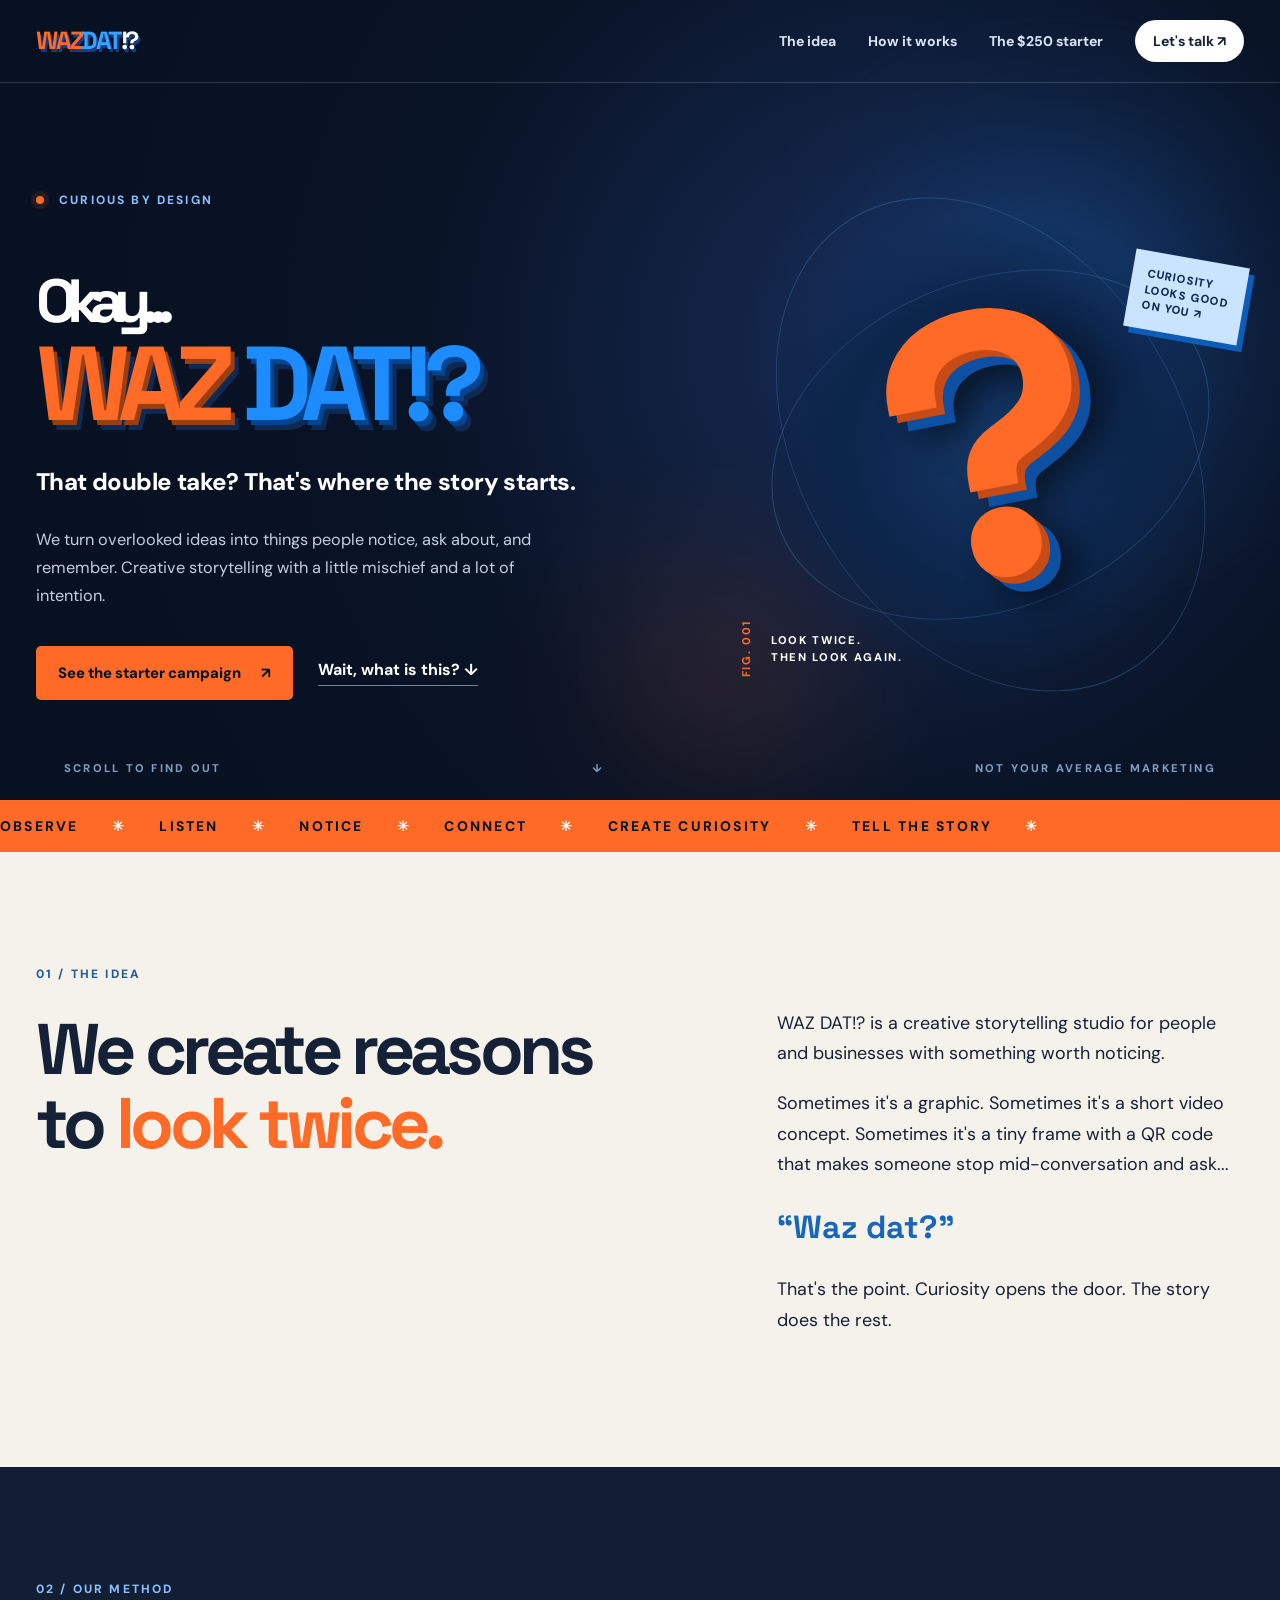
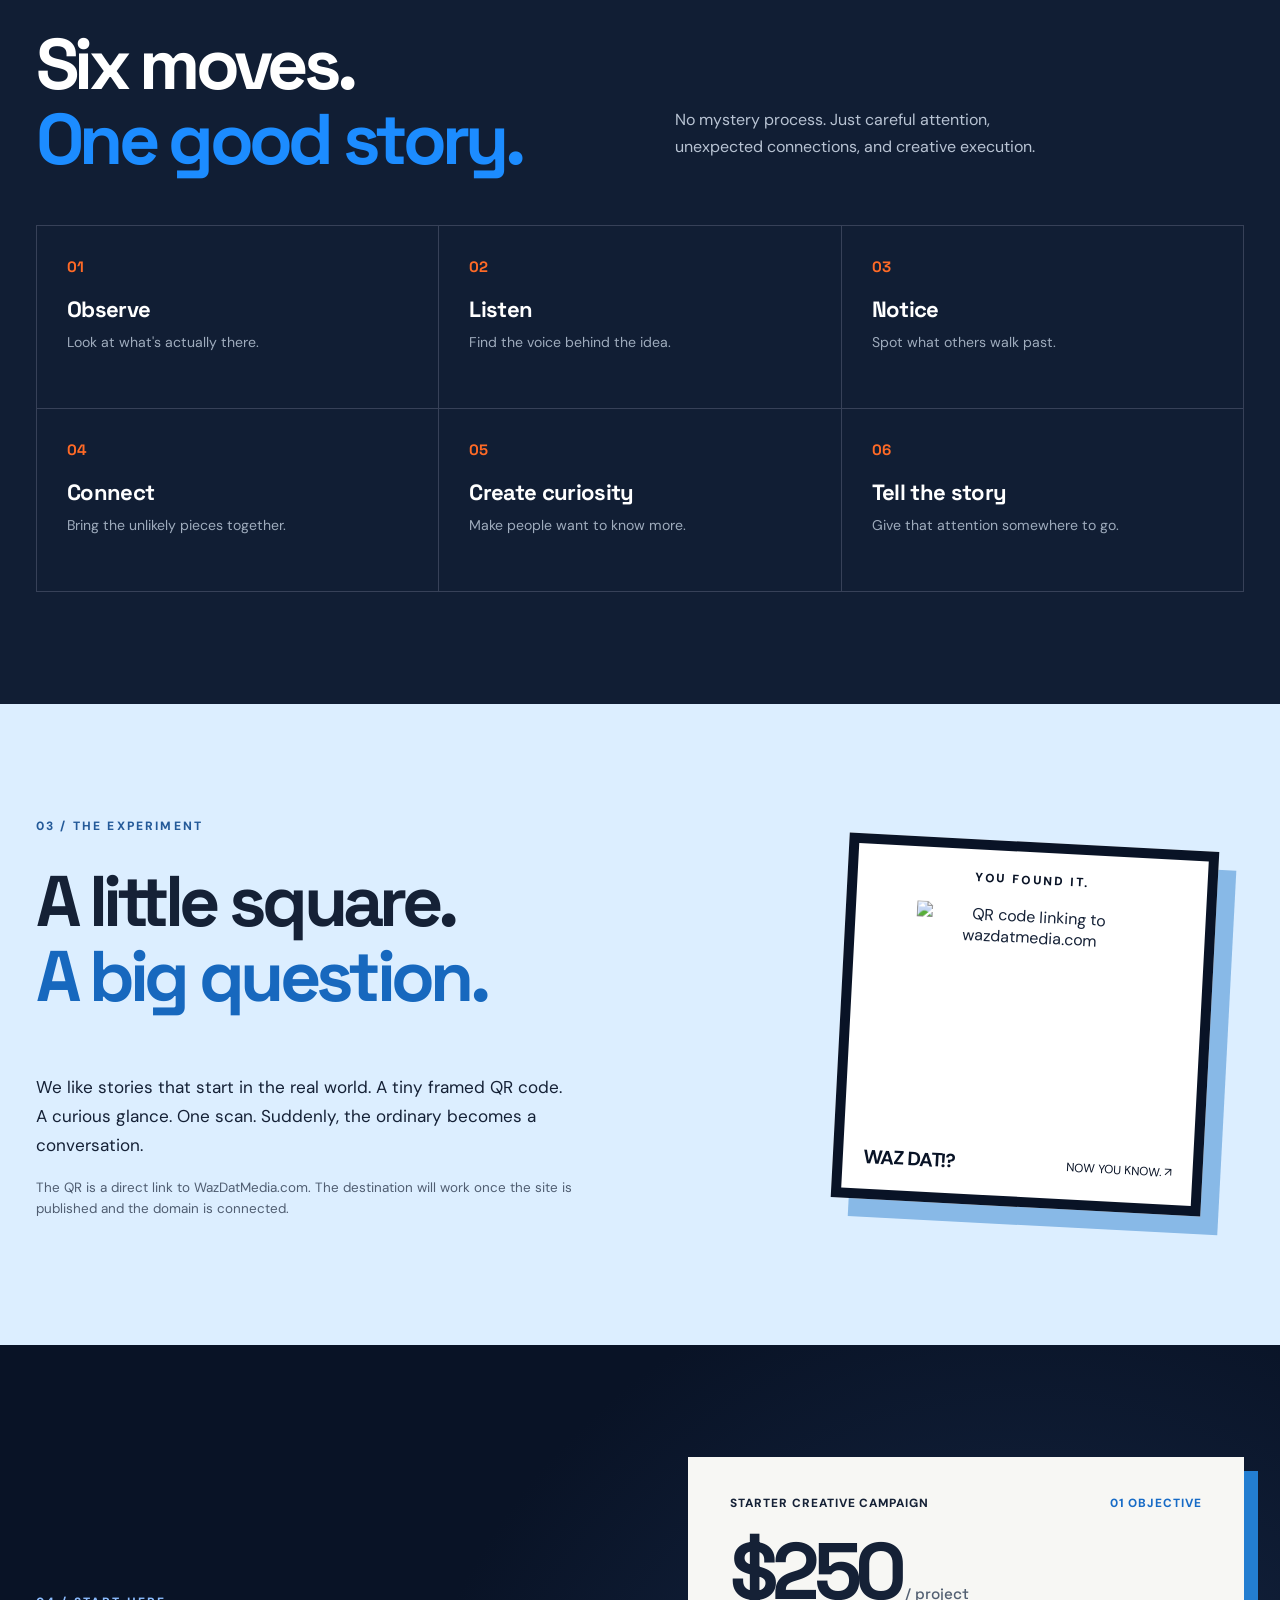
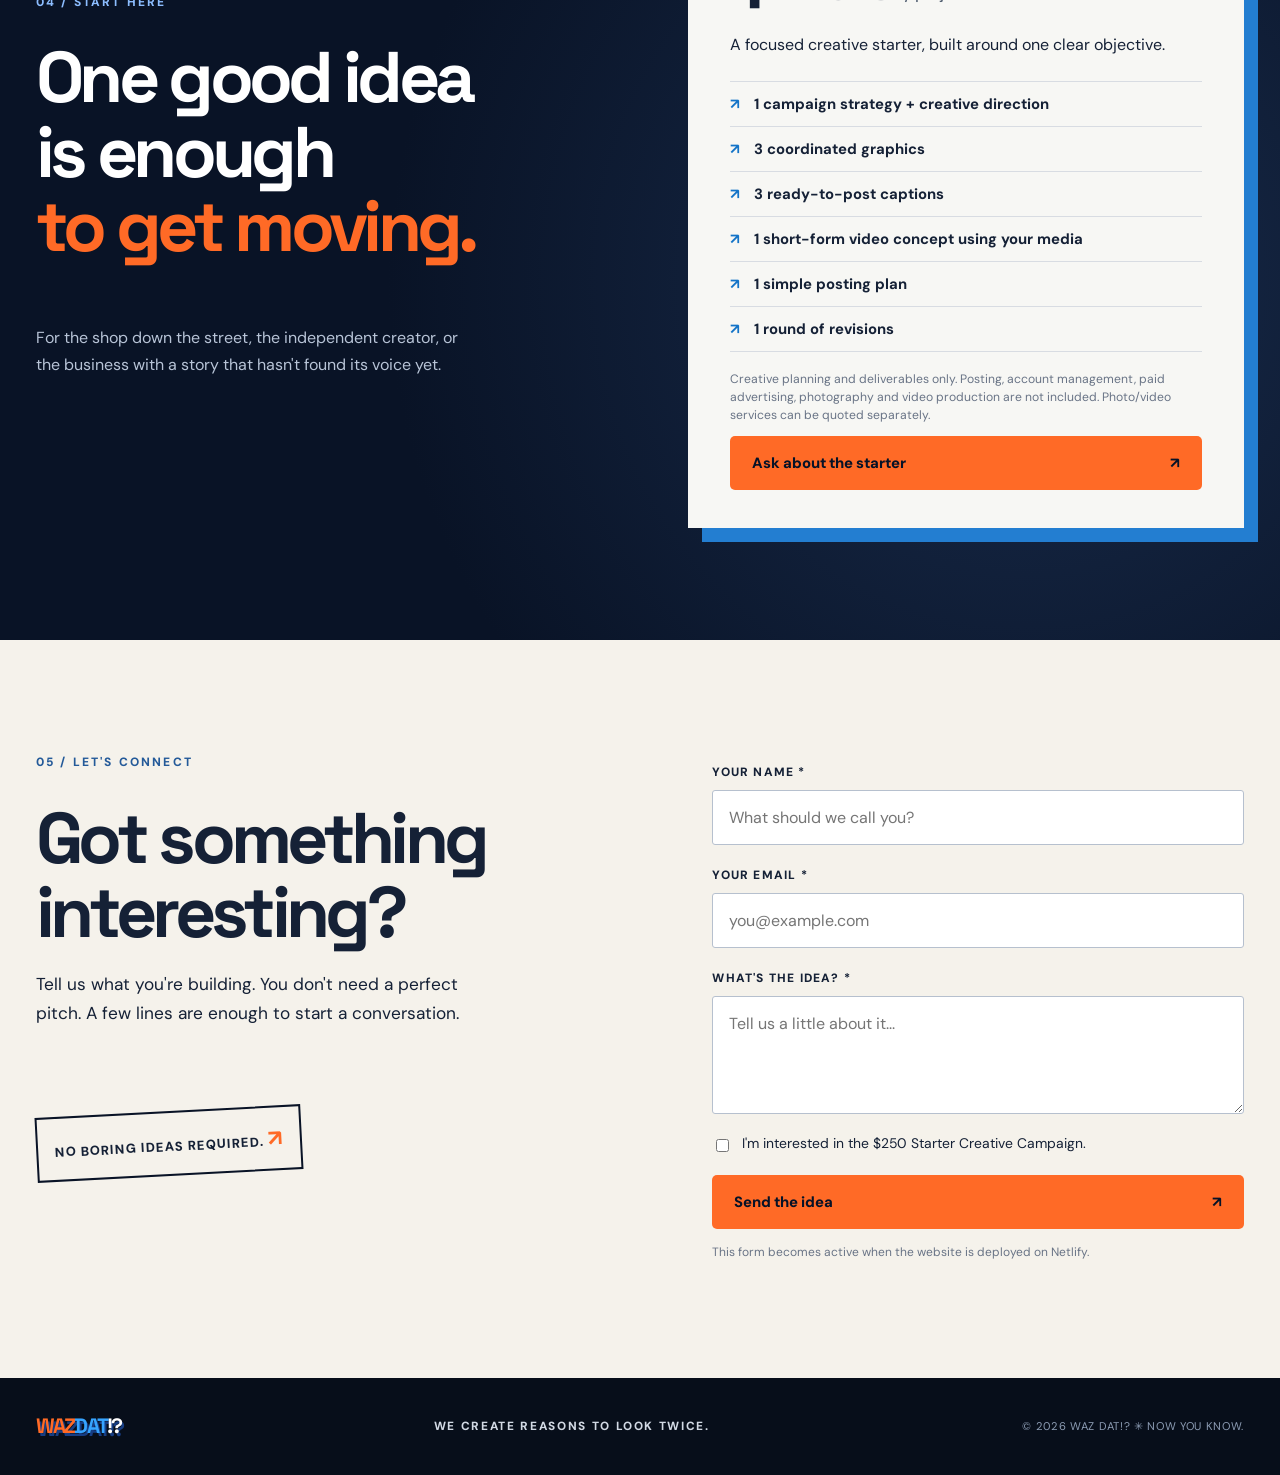
==== index.html @ c5cf7c86 "Add files via upload" ====
<!doctype html>
<html lang="en">
<head>
  <meta charset="utf-8">
  <meta name="viewport" content="width=device-width, initial-scale=1">
  <meta name="theme-color" content="#091326">
  <meta name="description" content="WAZ DAT!? is a curiosity-driven creative studio. We create reasons to look twice through storytelling, design, short-form creative, and QR-powered experiences.">
  <meta property="og:type" content="website">
  <meta property="og:title" content="WAZ DAT!? — We create reasons to look twice.">
  <meta property="og:description" content="Curiosity. Attention. Action. Meet the creative studio turning a second look into a story worth sharing.">
  <meta property="og:url" content="https://wazdatmedia.com/">
  <link rel="canonical" href="https://wazdatmedia.com/">
  <link rel="icon" href="assets/favicon.svg" type="image/svg+xml">
  <link rel="stylesheet" href="styles.css">
  <title>WAZ DAT!? | We Create Reasons to Look Twice</title>
</head>
<body>
  <a class="skip" href="#main">Skip to content</a>
  <header class="topbar">
    <a href="#top" class="brand" aria-label="WAZ DAT home"><span class="brand-waz">WAZ</span><span class="brand-dat">DAT<span class="bang">!?</span></span></a>
    <button type="button" id="menuToggle" class="menu-toggle" aria-controls="primaryNav" aria-expanded="false">Menu <span aria-hidden="true">☰</span></button>
    <nav id="primaryNav" class="nav" aria-label="Main navigation"><a href="#what">The idea</a><a href="#how">How it works</a><a href="#offer">The $250 starter</a><a href="#contact" class="nav-cta">Let's talk <span aria-hidden="true">↗</span></a></nav>
  </header>
  <main id="main">
    <section class="hero section" id="top" aria-labelledby="heroTitle">
      <div class="hero-glow glow-one"></div><div class="hero-glow glow-two"></div>
      <div class="container hero-layout">
        <div class="hero-copy"><p class="eyebrow"><span class="dot"></span> CURIOUS BY DESIGN</p><h1 id="heroTitle"><span>Okay...</span><br><strong>WAZ <em>DAT!?</em></strong></h1><p class="lead">That double take? That's where the story starts.</p><p class="support">We turn overlooked ideas into things people notice, ask about, and remember. Creative storytelling with a little mischief and a lot of intention.</p><div class="actions"><a class="button button-primary" href="#offer">See the starter campaign <span aria-hidden="true">↗</span></a><a class="text-link" href="#what">Wait, what is this? ↓</a></div></div>
        <div class="hero-art" aria-label="Graphic reading WAZ DAT!? with a question mark motif"><div class="art-orbit orbit-a"></div><div class="art-orbit orbit-b"></div><div class="question-mark">?</div><div class="artifact-caption"><span class="caption-id">FIG. 001</span><span>LOOK TWICE.<br>THEN LOOK AGAIN.</span></div><div class="art-sticker">CURIOSITY<br>LOOKS GOOD<br>ON YOU ↗</div></div>
      </div>
      <div class="hero-bottom"><span>SCROLL TO FIND OUT</span><span>↓</span><span>NOT YOUR AVERAGE MARKETING</span></div>
    </section>
    <section class="marquee" aria-label="Brand message"><div>OBSERVE <span>✳</span> LISTEN <span>✳</span> NOTICE <span>✳</span> CONNECT <span>✳</span> CREATE CURIOSITY <span>✳</span> TELL THE STORY <span>✳</span></div></section>
    <section class="section what" id="what"><div class="container split"><div><p class="eyebrow dark-label">01 / THE IDEA</p><h2>We create reasons<br>to <span class="highlight">look twice.</span></h2></div><div class="what-text"><p>WAZ DAT!? is a creative storytelling studio for people and businesses with something worth noticing.</p><p>Sometimes it's a graphic. Sometimes it's a short video concept. Sometimes it's a tiny frame with a QR code that makes someone stop mid-conversation and ask...</p><p class="large-question">“Waz dat?”</p><p>That's the point. Curiosity opens the door. The story does the rest.</p></div></div></section>
    <section class="section how" id="how"><div class="container"><div class="section-top"><p class="eyebrow">02 / OUR METHOD</p><h2>Six moves.<br><span>One good story.</span></h2><p>No mystery process. Just careful attention, unexpected connections, and creative execution.</p></div><div class="steps"><article><span>01</span><h3>Observe</h3><p>Look at what's actually there.</p></article><article><span>02</span><h3>Listen</h3><p>Find the voice behind the idea.</p></article><article><span>03</span><h3>Notice</h3><p>Spot what others walk past.</p></article><article><span>04</span><h3>Connect</h3><p>Bring the unlikely pieces together.</p></article><article><span>05</span><h3>Create curiosity</h3><p>Make people want to know more.</p></article><article><span>06</span><h3>Tell the story</h3><p>Give that attention somewhere to go.</p></article></div></div></section>
    <section class="section qr-zone" id="qr"><div class="container qr-layout"><div><p class="eyebrow dark-label">03 / THE EXPERIMENT</p><h2>A little square.<br><span>A big question.</span></h2><p>We like stories that start in the real world. A tiny framed QR code. A curious glance. One scan. Suddenly, the ordinary becomes a conversation.</p><p class="qr-note">The QR is a direct link to WazDatMedia.com. The destination will work once the site is published and the domain is connected.</p></div><div class="qr-card"><div class="qr-card-top">YOU FOUND IT.</div><div class="qr-display"><img src="assets/wazdat-qr.png" alt="QR code linking to wazdatmedia.com" width="228" height="228"></div><div class="qr-card-bottom"><strong>WAZ DAT!?</strong><span>NOW YOU KNOW. ↗</span></div></div></div></section>
    <section class="section offer" id="offer"><div class="container offer-layout"><div><p class="eyebrow">04 / START HERE</p><h2>One good idea<br>is enough<br><span>to get moving.</span></h2><p>For the shop down the street, the independent creator, or the business with a story that hasn't found its voice yet.</p></div><div class="offer-card"><div class="offer-top"><span>STARTER CREATIVE CAMPAIGN</span><span class="offer-marker">01 OBJECTIVE</span></div><div class="price">$250<span> / project</span></div><p class="offer-desc">A focused creative starter, built around one clear objective.</p><ul><li>1 campaign strategy + creative direction</li><li>3 coordinated graphics</li><li>3 ready-to-post captions</li><li>1 short-form video concept using your media</li><li>1 simple posting plan</li><li>1 round of revisions</li></ul><p class="fine-print">Creative planning and deliverables only. Posting, account management, paid advertising, photography and video production are not included. Photo/video services can be quoted separately.</p><a class="button button-primary button-wide" href="#contact">Ask about the starter <span aria-hidden="true">↗</span></a></div></div></section>
    <section class="section contact" id="contact"><div class="container contact-layout"><div><p class="eyebrow dark-label">05 / LET'S CONNECT</p><h2>Got something<br>interesting?</h2><p>Tell us what you're building. You don't need a perfect pitch. A few lines are enough to start a conversation.</p><div class="contact-quip">NO BORING IDEAS REQUIRED. <span>↗</span></div></div><form class="contact-form" name="wazdat-inquiry" method="POST" data-netlify="true" netlify-honeypot="bot-field" action="/thanks.html"><input type="hidden" name="form-name" value="wazdat-inquiry"><p class="hidden-field"><label>Leave this empty <input name="bot-field"></label></p><label for="name">YOUR NAME <span aria-hidden="true">*</span></label><input id="name" name="name" autocomplete="name" placeholder="What should we call you?" required><label for="email">YOUR EMAIL <span aria-hidden="true">*</span></label><input id="email" type="email" name="email" autocomplete="email" placeholder="you@example.com" required><label for="project">WHAT'S THE IDEA? <span aria-hidden="true">*</span></label><textarea id="project" name="project" rows="4" placeholder="Tell us a little about it..." required></textarea><label class="checkbox"><input type="checkbox" name="starter_interest" value="yes"> I'm interested in the $250 Starter Creative Campaign.</label><button class="button button-primary button-wide" type="submit">Send the idea <span aria-hidden="true">↗</span></button><p class="form-note" id="formNote">This form becomes active when the website is deployed on Netlify.</p></form></div></section>
  </main>
  <footer><div class="container footer-inner"><a class="brand footer-brand" href="#top"><span class="brand-waz">WAZ</span><span class="brand-dat">DAT<span class="bang">!?</span></span></a><p>WE CREATE REASONS TO LOOK TWICE.</p><span>© <span id="year">2026</span> WAZ DAT!? <span aria-hidden="true">✳</span> NOW YOU KNOW.</span></div></footer>
  <script src="script.js"></script>
</body>
</html>
---- styles.css ----
@import url('https://fonts.googleapis.com/css2?family=DM+Sans:wght@400;500;600;700;800&family=Space+Grotesk:wght@400;500;600;700&display=swap');
:root{--navy:#091326;--navy2:#111e34;--blue:#1c8cff;--orange:#ff6a26;--cream:#f5f2eb;--ink:#152136;--muted:#a7b6cf;--line:rgba(255,255,255,.17)}*{box-sizing:border-box}html{scroll-behavior:smooth}body{margin:0;background:var(--navy);color:white;font-family:'DM Sans',Arial,sans-serif}h1,h2,h3,p{margin-top:0}h1,h2,h3,.brand{font-family:'Space Grotesk',Arial,sans-serif}h2{font-size:clamp(2.7rem,5.6vw,5.9rem);line-height:1.04;letter-spacing:-.065em}p{line-height:1.7}.container{width:min(1220px,calc(100% - 72px));margin:auto}.section{padding:112px 0}.skip{position:absolute;top:-100px;left:10px;z-index:99;background:white;color:#111;padding:10px}.skip:focus{top:10px}.topbar{height:83px;position:absolute;top:0;left:0;right:0;z-index:10;display:flex;align-items:center;justify-content:space-between;padding:0 max(36px,calc((100vw - 1220px)/2));border-bottom:1px solid var(--line)}.brand{font-size:1.55rem;line-height:1;font-weight:700;letter-spacing:-.09em;text-decoration:none;white-space:nowrap;filter:drop-shadow(2px 3px 0 #163d84)}.brand-waz{color:var(--orange)}.brand-dat{color:#36a4ff}.bang{color:white}.nav{display:flex;align-items:center;gap:32px}.nav a{font-size:.88rem;font-weight:700;color:#dce5f7;text-decoration:none}.nav a:hover{color:var(--orange)}.nav .nav-cta{background:#fff;color:var(--ink);border-radius:100px;padding:12px 18px}.nav .nav-cta:hover{background:var(--orange);color:white}.menu-toggle{display:none}.hero{min-height:790px;position:relative;overflow:hidden;padding:190px 0 100px;background:radial-gradient(circle at 70% 43%,#172c56 0,#091326 48%,#071121 85%)}.hero-glow{position:absolute;filter:blur(90px);opacity:.28;pointer-events:none}.glow-one{background:var(--blue);width:260px;height:270px;right:7%;top:22%}.glow-two{background:var(--orange);width:140px;height:150px;right:38%;bottom:7%}.hero-layout{position:relative;display:grid;grid-template-columns:1.13fr .87fr;align-items:center;gap:45px}.eyebrow{font-size:.75rem;letter-spacing:.18em;font-weight:800;color:#8cbdff;margin-bottom:28px}.dot{display:inline-block;width:8px;height:8px;background:var(--orange);border-radius:100%;margin-right:10px;box-shadow:0 0 0 5px #ff6a261c}.hero h1{font-size:clamp(4.2rem,8.2vw,8.8rem);line-height:.93;letter-spacing:-.095em;margin:0 0 28px}.hero h1>span{font-size:.58em;color:white}.hero h1 strong{display:block;font-weight:700;color:var(--orange);white-space:nowrap;text-shadow:4px 5px 0 #994013,8px 10px 0 #102954}.hero h1 em{font-style:normal;color:var(--blue);text-shadow:4px 5px 0 #00458f,8px 10px 0 #102954}.lead{font-size:clamp(1.2rem,2vw,1.5rem);font-weight:800;letter-spacing:-.025em}.support{max-width:520px;color:#c3cfdf;font-size:1.02rem}.actions{display:flex;align-items:center;gap:25px;flex-wrap:wrap;margin-top:36px}.button{border:0;display:inline-flex;align-items:center;justify-content:space-between;gap:20px;padding:17px 22px;font-weight:800;font-size:.93rem;border-radius:5px;text-decoration:none;cursor:pointer;font-family:inherit;transition:transform .2s,background .2s}.button:hover{transform:translateY(-3px)}.button-primary{background:var(--orange);color:#061227}.button-primary:hover{background:#ff914d}.text-link{color:white;text-decoration:none;font-weight:700;border-bottom:1px solid #75829a;padding-bottom:5px}.hero-art{width:100%;aspect-ratio:1;position:relative;border-radius:50%;background:radial-gradient(circle,#143766 0%,#0c254a 41%,transparent 65%);display:grid;place-items:center}.art-orbit{position:absolute;border:1px solid #4387c75c;border-radius:50%;width:90%;height:90%;transform:rotate(-23deg) scaleY(.72)}.orbit-b{transform:rotate(58deg) scaleY(.72);width:105%;height:105%}.question-mark{font-family:'Space Grotesk',sans-serif;font-weight:700;color:var(--orange);font-size:clamp(15rem,29vw,28rem);line-height:1;transform:rotate(-11deg);text-shadow:7px 8px 0 #c64b17,16px 18px 0 #0d4fa0,26px 27px 35px #0009}.artifact-caption{position:absolute;bottom:4%;left:0;display:flex;gap:16px;align-items:center;font-size:.7rem;line-height:1.5;letter-spacing:.15em;font-weight:800}.caption-id{color:var(--orange);writing-mode:vertical-rl;transform:rotate(180deg)}.art-sticker{position:absolute;right:0;top:13%;background:#cae3ff;color:#0b2951;font-size:.71rem;line-height:1.4;letter-spacing:.08em;font-weight:800;padding:15px;transform:rotate(10deg);box-shadow:6px 6px 0 #0d5cb6}.hero-bottom{position:absolute;bottom:25px;left:5%;right:5%;display:flex;justify-content:space-between;color:#7e9ec2;font-size:.7rem;letter-spacing:.2em;font-weight:800}.marquee{overflow:hidden;background:var(--orange);color:var(--navy);padding:17px 0;white-space:nowrap;font-weight:800;font-size:.87rem;letter-spacing:.16em}.marquee div{width:max-content;animation:marquee 25s linear infinite}.marquee span{color:white;padding:0 28px}@keyframes marquee{to{transform:translateX(-30%)}}.what{background:var(--cream);color:var(--ink)}.split{display:grid;grid-template-columns:1.15fr .85fr;gap:9%}.dark-label{color:#245a99}.highlight{color:var(--orange)}.what-text{padding-top:44px;font-size:1.12rem}.what-text p{margin-bottom:20px}.large-question{font-family:'Space Grotesk',sans-serif;font-size:2rem;font-weight:700;color:#1766bb}.how{background:var(--navy2)}.section-top{display:grid;grid-template-columns:1fr 1fr;column-gap:70px;align-items:end;margin-bottom:48px}.section-top .eyebrow{grid-column:1/-1}.section-top h2{margin-bottom:0}.section-top h2 span{color:var(--blue)}.section-top>p:last-child{max-width:360px;color:#b8c3d3}.steps{display:grid;grid-template-columns:repeat(3,1fr);gap:1px;background:#374158;border:1px solid #374158}.steps article{background:var(--navy2);padding:30px;min-height:182px}.steps article>span{font-family:'Space Grotesk';color:var(--orange);font-weight:700;font-size:.94rem}.steps h3{font-size:1.38rem;letter-spacing:-.03em;margin:18px 0 8px}.steps p{color:#9facbd;font-size:.88rem;margin:0}.qr-zone{background:#dceeff;color:var(--ink)}.qr-layout{display:grid;grid-template-columns:1fr .7fr;align-items:center;gap:12%}.qr-layout h2 span{color:#1768be}.qr-layout p:not(.eyebrow){max-width:540px;font-size:1.07rem}.qr-layout .qr-note{font-size:.84rem!important;line-height:1.6;opacity:.7}.qr-card{justify-self:center;width:min(370px,100%);transform:rotate(3deg);background:white;border:10px solid var(--navy);box-shadow:18px 18px 0 #88b9e7;padding:20px}.qr-card-top{color:var(--navy);font-weight:800;letter-spacing:.2em;font-size:.75rem;text-align:center}.qr-display{padding:18px;text-align:center}.qr-display img{display:block;max-width:100%;height:auto;margin:auto}.qr-card-bottom{display:flex;align-items:center;justify-content:space-between;color:#091326;font-size:.75rem}.qr-card-bottom strong{font-size:1.2rem;letter-spacing:-.06em}.offer{background:radial-gradient(circle at 80% 60%,#182b4b,var(--navy) 55%)}.offer-layout{display:grid;grid-template-columns:1fr 1fr;gap:8%;align-items:center}.offer h2 span{color:var(--orange)}.offer-layout>div:first-child>p:last-child{max-width:430px;color:#b8c4d7}.offer-card{background:#f7f7f4;color:var(--ink);padding:38px 42px;box-shadow:14px 14px 0 #237ed1}.offer-top{display:flex;justify-content:space-between;gap:10px;font-size:.74rem;letter-spacing:.08em;font-weight:800}.offer-marker{color:#176bc6}.price{font-family:'Space Grotesk';font-weight:700;font-size:5rem;letter-spacing:-.08em;line-height:1.1;margin:16px 0}.price span{font-size:.95rem;letter-spacing:normal;font-weight:500;color:#536072}.offer-desc{margin-bottom:22px}.offer-card ul{list-style:none;padding:0;border-top:1px solid #d8dce2;margin:0 0 18px}.offer-card li{padding:12px 0 12px 24px;border-bottom:1px solid #d8dce2;position:relative;font-size:.93rem;font-weight:700}.offer-card li:before{content:'↗';position:absolute;left:0;color:#1474c8}.fine-print{font-size:.76rem;color:#697486;line-height:1.5}.button-wide{width:100%}.contact{background:var(--cream);color:var(--ink)}.contact-layout{display:grid;grid-template-columns:1fr 1fr;gap:12%}.contact h2{margin-bottom:20px}.contact-layout>div>p:not(.eyebrow){max-width:425px;font-size:1.08rem}.contact-quip{margin-top:65px;display:inline-block;border:2px solid var(--navy);padding:16px;transform:rotate(-3deg);font-weight:800;font-size:.81rem;letter-spacing:.08em}.contact-quip span{color:var(--orange);font-size:1.4rem}.contact-form{display:flex;flex-direction:column;gap:10px}.contact-form>label:not(.checkbox){font-size:.75rem;font-weight:800;letter-spacing:.1em;margin-top:12px}.contact-form input:not([type=checkbox]),.contact-form textarea{width:100%;border:1px solid #b6c0ce;background:white;color:#152136;padding:16px;font:inherit;border-radius:3px}.contact-form input:focus,.contact-form textarea:focus{outline:2px solid var(--blue);outline-offset:1px}.contact-form .checkbox{display:flex;align-items:start;gap:10px;font-size:.87rem;margin:10px 0}.checkbox input{margin-top:5px;accent-color:var(--orange)}.hidden-field{display:none}.form-note{font-size:.75rem;color:#697486;margin:3px 0}footer{background:#070e1a;padding:38px 0}.footer-inner{display:flex;justify-content:space-between;align-items:center;gap:30px}.footer-inner p{font-size:.74rem;letter-spacing:.14em;font-weight:800;margin:0;color:#d2d9e4}.footer-inner>span{font-size:.7rem;color:#8c9cb3;letter-spacing:.06em}.footer-brand{font-size:1.3rem}
@media(max-width:920px){.hero-layout{grid-template-columns:1fr}.hero{padding-top:155px}.hero-copy{position:relative;z-index:1}.hero-art{max-width:430px;margin:auto;opacity:.95}.hero h1{font-size:clamp(4.3rem,12vw,8rem)}.split,.qr-layout,.offer-layout,.contact-layout{grid-template-columns:1fr;gap:50px}.what-text{padding-top:0}.section-top{display:block}.steps{grid-template-columns:repeat(2,1fr)}.qr-card{margin:20px auto}.offer-card{max-width:600px}.contact-quip{margin-top:30px}.footer-inner{flex-wrap:wrap}}
@media(max-width:690px){.container{width:calc(100% - 38px)}.section{padding:75px 0}.topbar{height:73px;padding:0 20px}.brand{font-size:1.35rem}.menu-toggle{display:block;background:transparent;color:white;border:1px solid #ffffff55;border-radius:4px;padding:9px 12px;font:700 .8rem 'DM Sans';cursor:pointer}.nav{display:none;position:absolute;top:73px;left:0;right:0;background:#0b1b33;padding:22px 20px;flex-direction:column;align-items:stretch;gap:20px}.nav.open{display:flex}.nav-cta{align-self:flex-start}.hero{padding:130px 0 80px;min-height:auto}.hero h1{font-size:clamp(3.7rem,15vw,5.8rem)}.hero h1 strong{white-space:normal}.support{font-size:.96rem}.actions{align-items:flex-start;flex-direction:column}.hero-art{max-width:310px}.question-mark{font-size:15rem}.art-sticker{right:5%;font-size:.58rem}.artifact-caption{font-size:.56rem}.hero-bottom{display:none}.steps{grid-template-columns:1fr 1fr}.steps article{padding:18px;min-height:150px}.steps h3{font-size:1.12rem}.steps p{font-size:.78rem}.offer-card{padding:25px 22px;box-shadow:8px 8px 0 #237ed1}.price{font-size:4.3rem}.footer-inner{flex-direction:column;align-items:flex-start;gap:15px}.qr-card{width:min(330px,90%)}}
@media(prefers-reduced-motion:reduce){*,*:before,*:after{scroll-behavior:auto!important;animation:none!important;transition:none!important}}
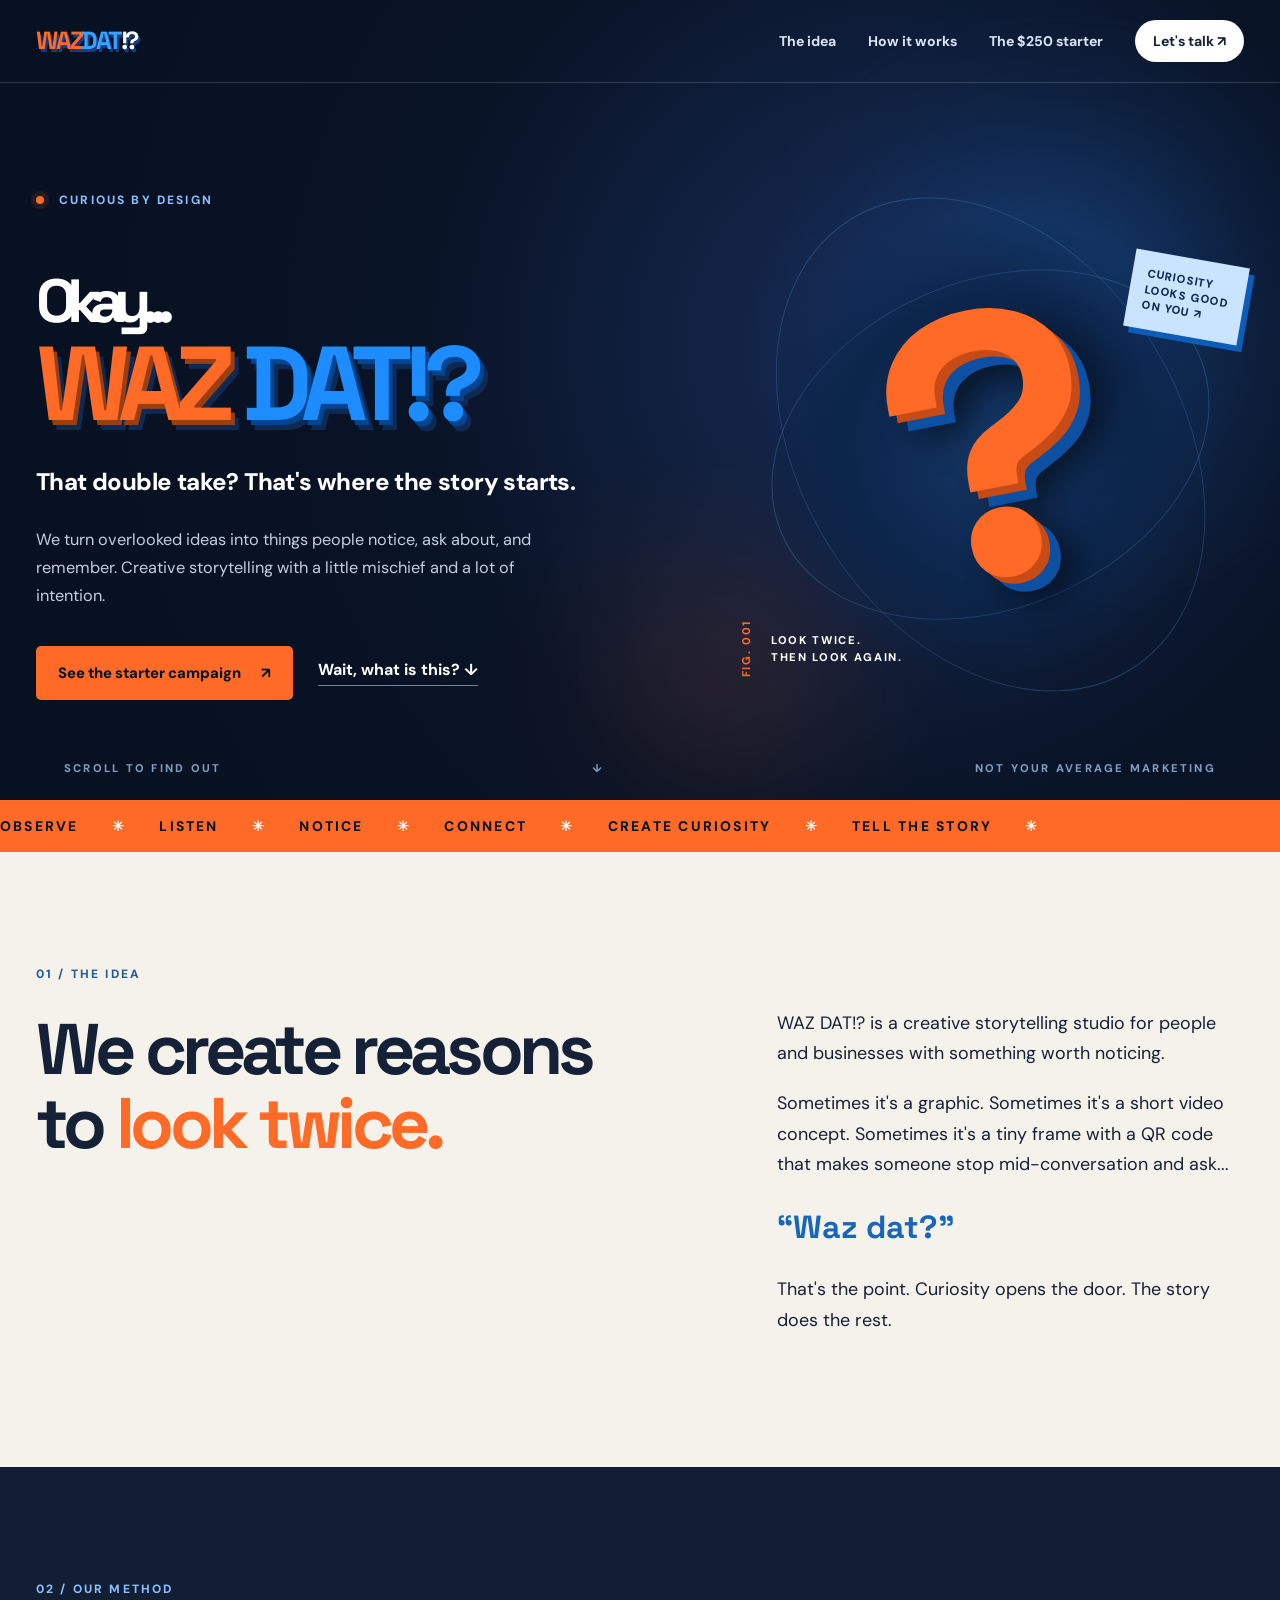
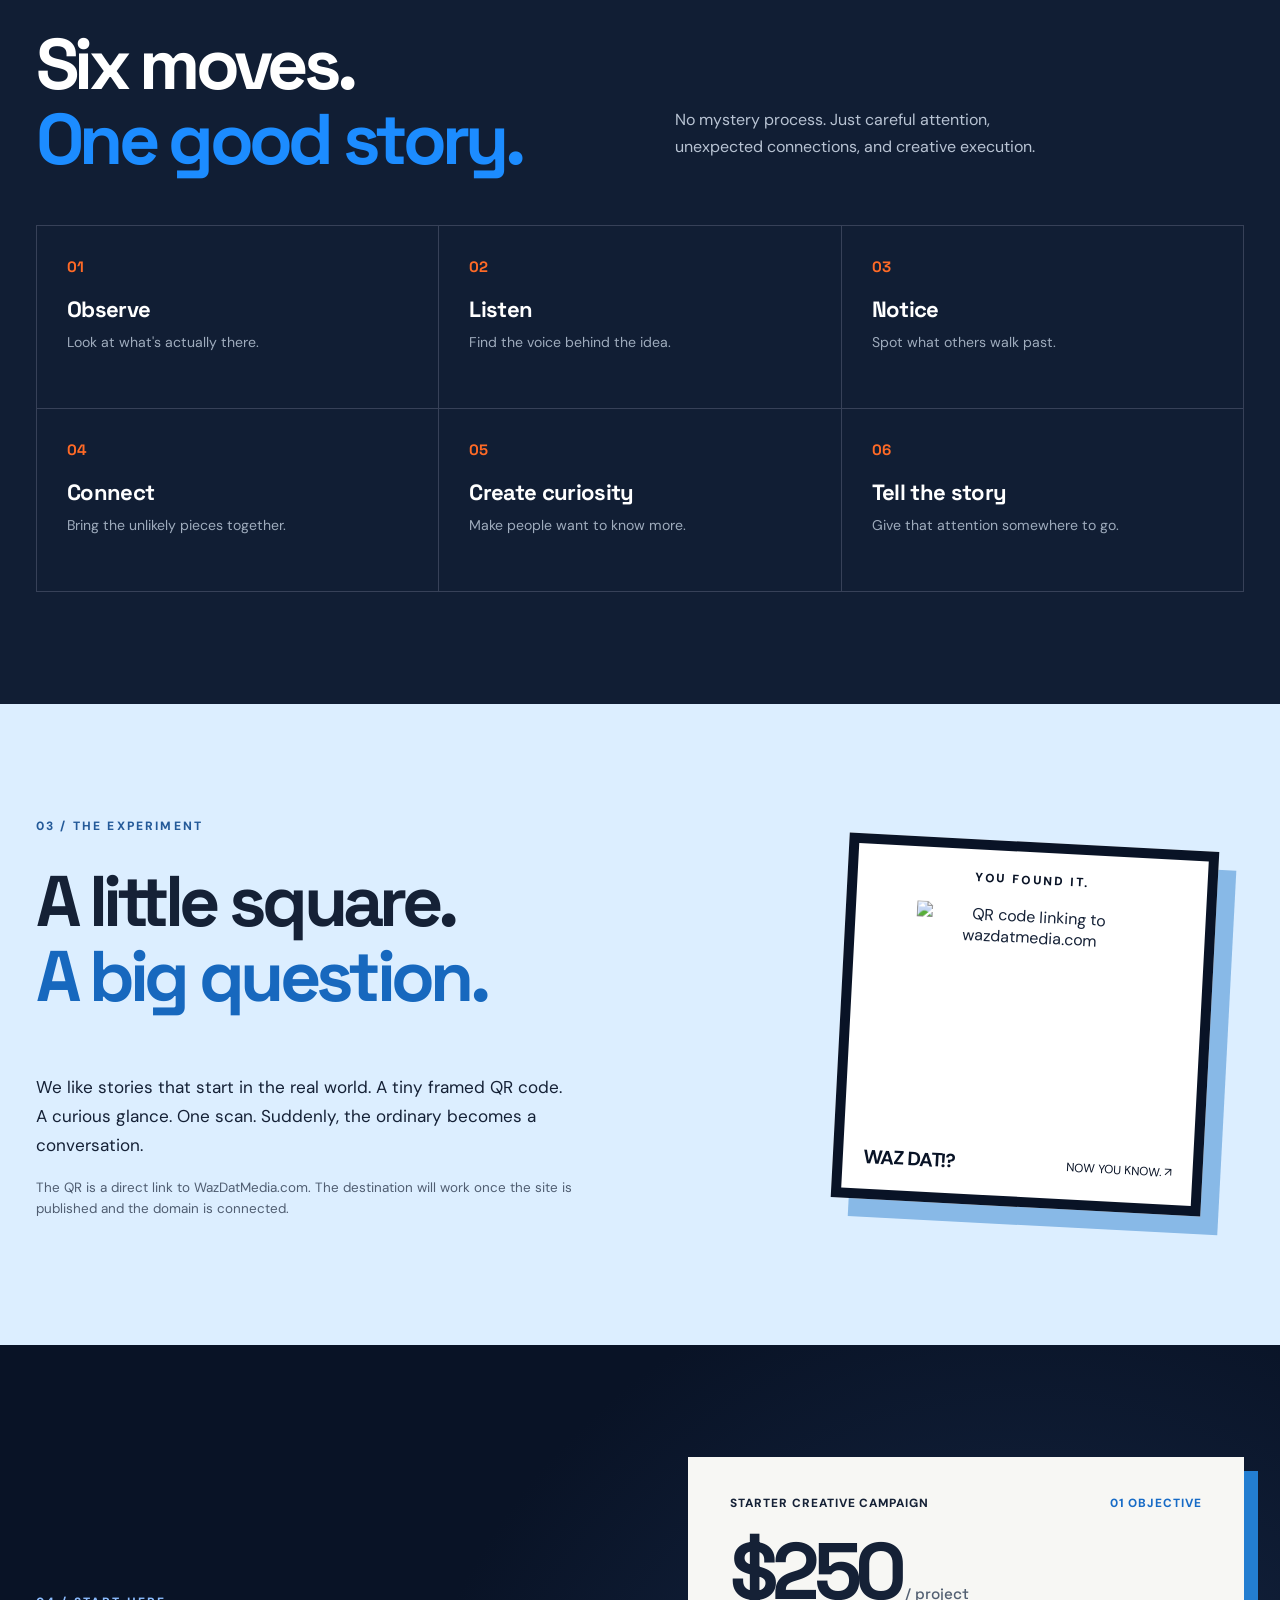
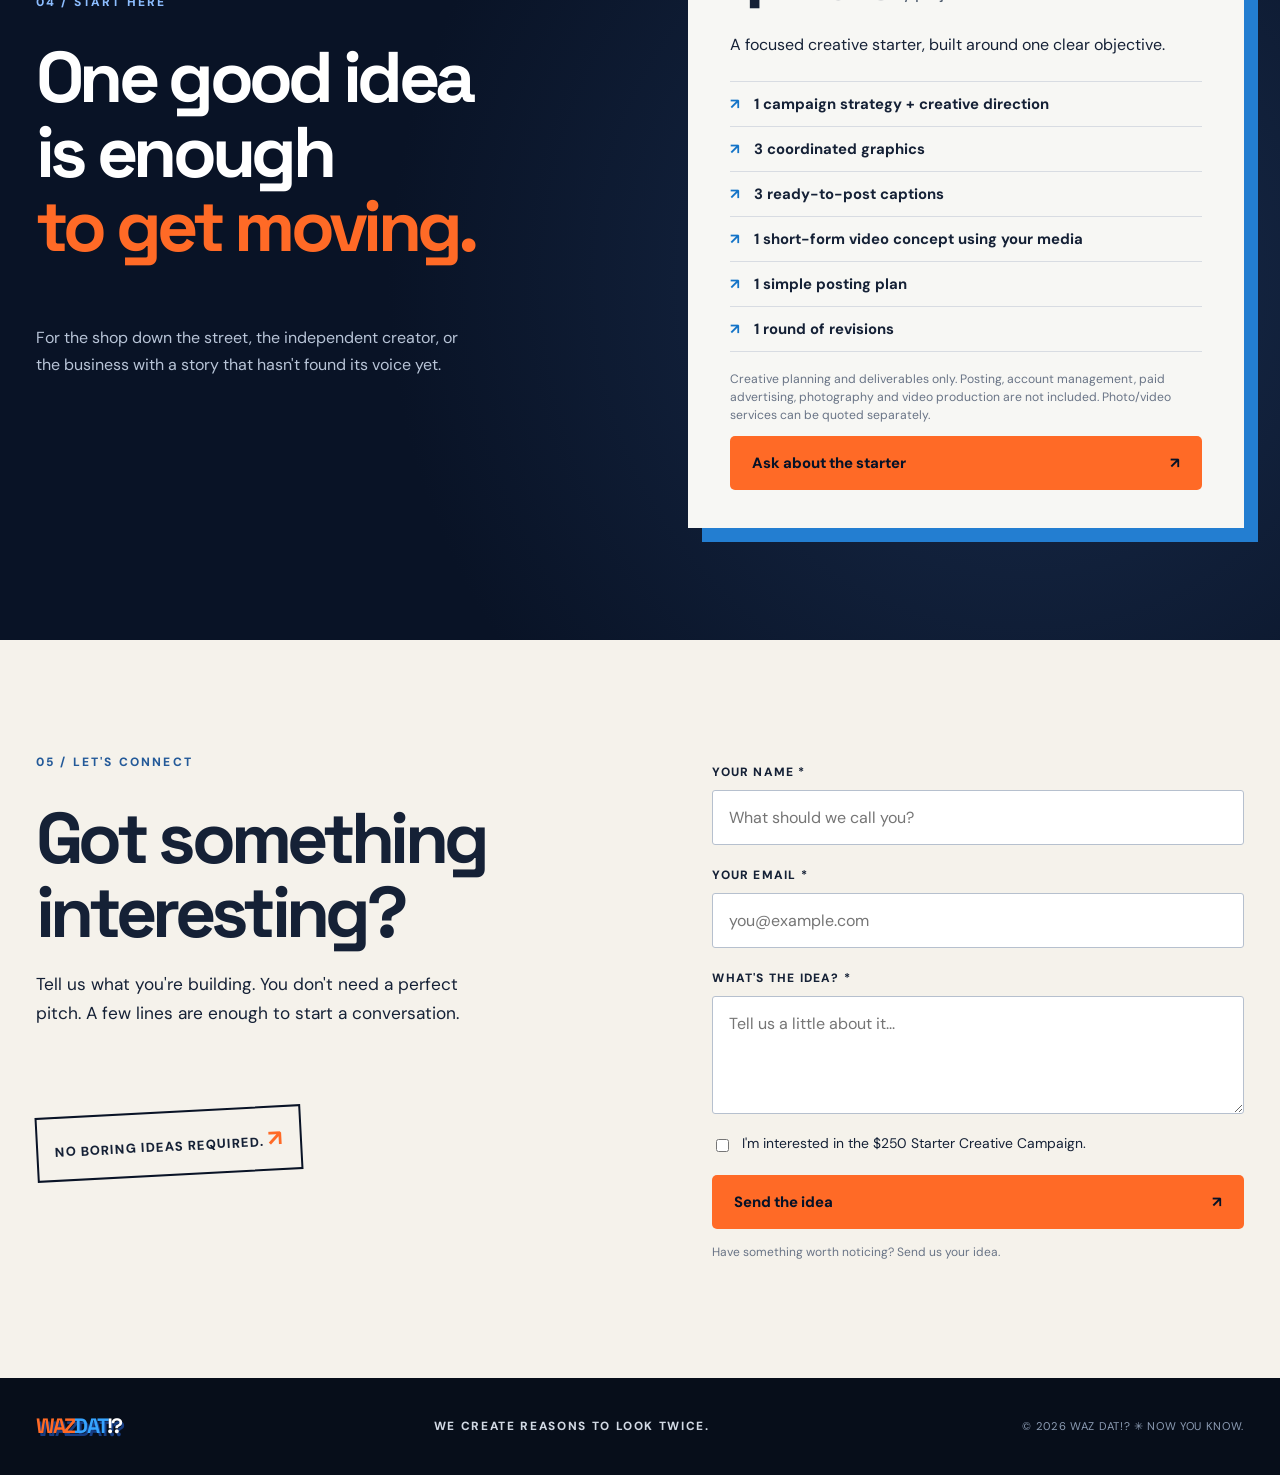
==== commit 17623550: "Update contact section in index.html" ====
--- a/index.html
+++ b/index.html
@@ -35,7 +35,7 @@
     <section class="section how" id="how"><div class="container"><div class="section-top"><p class="eyebrow">02 / OUR METHOD</p><h2>Six moves.<br><span>One good story.</span></h2><p>No mystery process. Just careful attention, unexpected connections, and creative execution.</p></div><div class="steps"><article><span>01</span><h3>Observe</h3><p>Look at what's actually there.</p></article><article><span>02</span><h3>Listen</h3><p>Find the voice behind the idea.</p></article><article><span>03</span><h3>Notice</h3><p>Spot what others walk past.</p></article><article><span>04</span><h3>Connect</h3><p>Bring the unlikely pieces together.</p></article><article><span>05</span><h3>Create curiosity</h3><p>Make people want to know more.</p></article><article><span>06</span><h3>Tell the story</h3><p>Give that attention somewhere to go.</p></article></div></div></section>
     <section class="section qr-zone" id="qr"><div class="container qr-layout"><div><p class="eyebrow dark-label">03 / THE EXPERIMENT</p><h2>A little square.<br><span>A big question.</span></h2><p>We like stories that start in the real world. A tiny framed QR code. A curious glance. One scan. Suddenly, the ordinary becomes a conversation.</p><p class="qr-note">The QR is a direct link to WazDatMedia.com. The destination will work once the site is published and the domain is connected.</p></div><div class="qr-card"><div class="qr-card-top">YOU FOUND IT.</div><div class="qr-display"><img src="assets/wazdat-qr.png" alt="QR code linking to wazdatmedia.com" width="228" height="228"></div><div class="qr-card-bottom"><strong>WAZ DAT!?</strong><span>NOW YOU KNOW. ↗</span></div></div></div></section>
     <section class="section offer" id="offer"><div class="container offer-layout"><div><p class="eyebrow">04 / START HERE</p><h2>One good idea<br>is enough<br><span>to get moving.</span></h2><p>For the shop down the street, the independent creator, or the business with a story that hasn't found its voice yet.</p></div><div class="offer-card"><div class="offer-top"><span>STARTER CREATIVE CAMPAIGN</span><span class="offer-marker">01 OBJECTIVE</span></div><div class="price">$250<span> / project</span></div><p class="offer-desc">A focused creative starter, built around one clear objective.</p><ul><li>1 campaign strategy + creative direction</li><li>3 coordinated graphics</li><li>3 ready-to-post captions</li><li>1 short-form video concept using your media</li><li>1 simple posting plan</li><li>1 round of revisions</li></ul><p class="fine-print">Creative planning and deliverables only. Posting, account management, paid advertising, photography and video production are not included. Photo/video services can be quoted separately.</p><a class="button button-primary button-wide" href="#contact">Ask about the starter <span aria-hidden="true">↗</span></a></div></div></section>
-    <section class="section contact" id="contact"><div class="container contact-layout"><div><p class="eyebrow dark-label">05 / LET'S CONNECT</p><h2>Got something<br>interesting?</h2><p>Tell us what you're building. You don't need a perfect pitch. A few lines are enough to start a conversation.</p><div class="contact-quip">NO BORING IDEAS REQUIRED. <span>↗</span></div></div><form class="contact-form" name="wazdat-inquiry" method="POST" data-netlify="true" netlify-honeypot="bot-field" action="/thanks.html"><input type="hidden" name="form-name" value="wazdat-inquiry"><p class="hidden-field"><label>Leave this empty <input name="bot-field"></label></p><label for="name">YOUR NAME <span aria-hidden="true">*</span></label><input id="name" name="name" autocomplete="name" placeholder="What should we call you?" required><label for="email">YOUR EMAIL <span aria-hidden="true">*</span></label><input id="email" type="email" name="email" autocomplete="email" placeholder="you@example.com" required><label for="project">WHAT'S THE IDEA? <span aria-hidden="true">*</span></label><textarea id="project" name="project" rows="4" placeholder="Tell us a little about it..." required></textarea><label class="checkbox"><input type="checkbox" name="starter_interest" value="yes"> I'm interested in the $250 Starter Creative Campaign.</label><button class="button button-primary button-wide" type="submit">Send the idea <span aria-hidden="true">↗</span></button><p class="form-note" id="formNote">This form becomes active when the website is deployed on Netlify.</p></form></div></section>
+    <section class="section contact" id="contact"><div class="container contact-layout"><div><p class="eyebrow dark-label">05 / LET'S CONNECT</p><h2>Got something<br>interesting?</h2><p>Tell us what you're building. You don't need a perfect pitch. A few lines are enough to start a conversation.</p><div class="contact-quip">NO BORING IDEAS REQUIRED. <span>↗</span></div></div><form class="contact-form" name="wazdat-inquiry" method="POST" data-netlify="true" netlify-honeypot="bot-field" action="https://formsubmit.co/contact@wazdatmedia.com"><input type="hidden" name="form-name" value="wazdat-inquiry"><p class="hidden-field"><label>Leave this empty <input name="bot-field"></label></p><label for="name">YOUR NAME <span aria-hidden="true">*</span></label><input id="name" name="name" autocomplete="name" placeholder="What should we call you?" required><label for="email">YOUR EMAIL <span aria-hidden="true">*</span></label><input id="email" type="email" name="email" autocomplete="email" placeholder="you@example.com" required><label for="project">WHAT'S THE IDEA? <span aria-hidden="true">*</span></label><textarea id="project" name="project" rows="4" placeholder="Tell us a little about it..." required></textarea><label class="checkbox"><input type="checkbox" name="starter_interest" value="yes"> I'm interested in the $250 Starter Creative Campaign.</label><button class="button button-primary button-wide" type="submit">Send the idea <span aria-hidden="true">↗</span></button><p class="form-note" id="formNote">Have something worth noticing? Send us your idea.</p></form></div></section>
   </main>
   <footer><div class="container footer-inner"><a class="brand footer-brand" href="#top"><span class="brand-waz">WAZ</span><span class="brand-dat">DAT<span class="bang">!?</span></span></a><p>WE CREATE REASONS TO LOOK TWICE.</p><span>© <span id="year">2026</span> WAZ DAT!? <span aria-hidden="true">✳</span> NOW YOU KNOW.</span></div></footer>
   <script src="script.js"></script>
